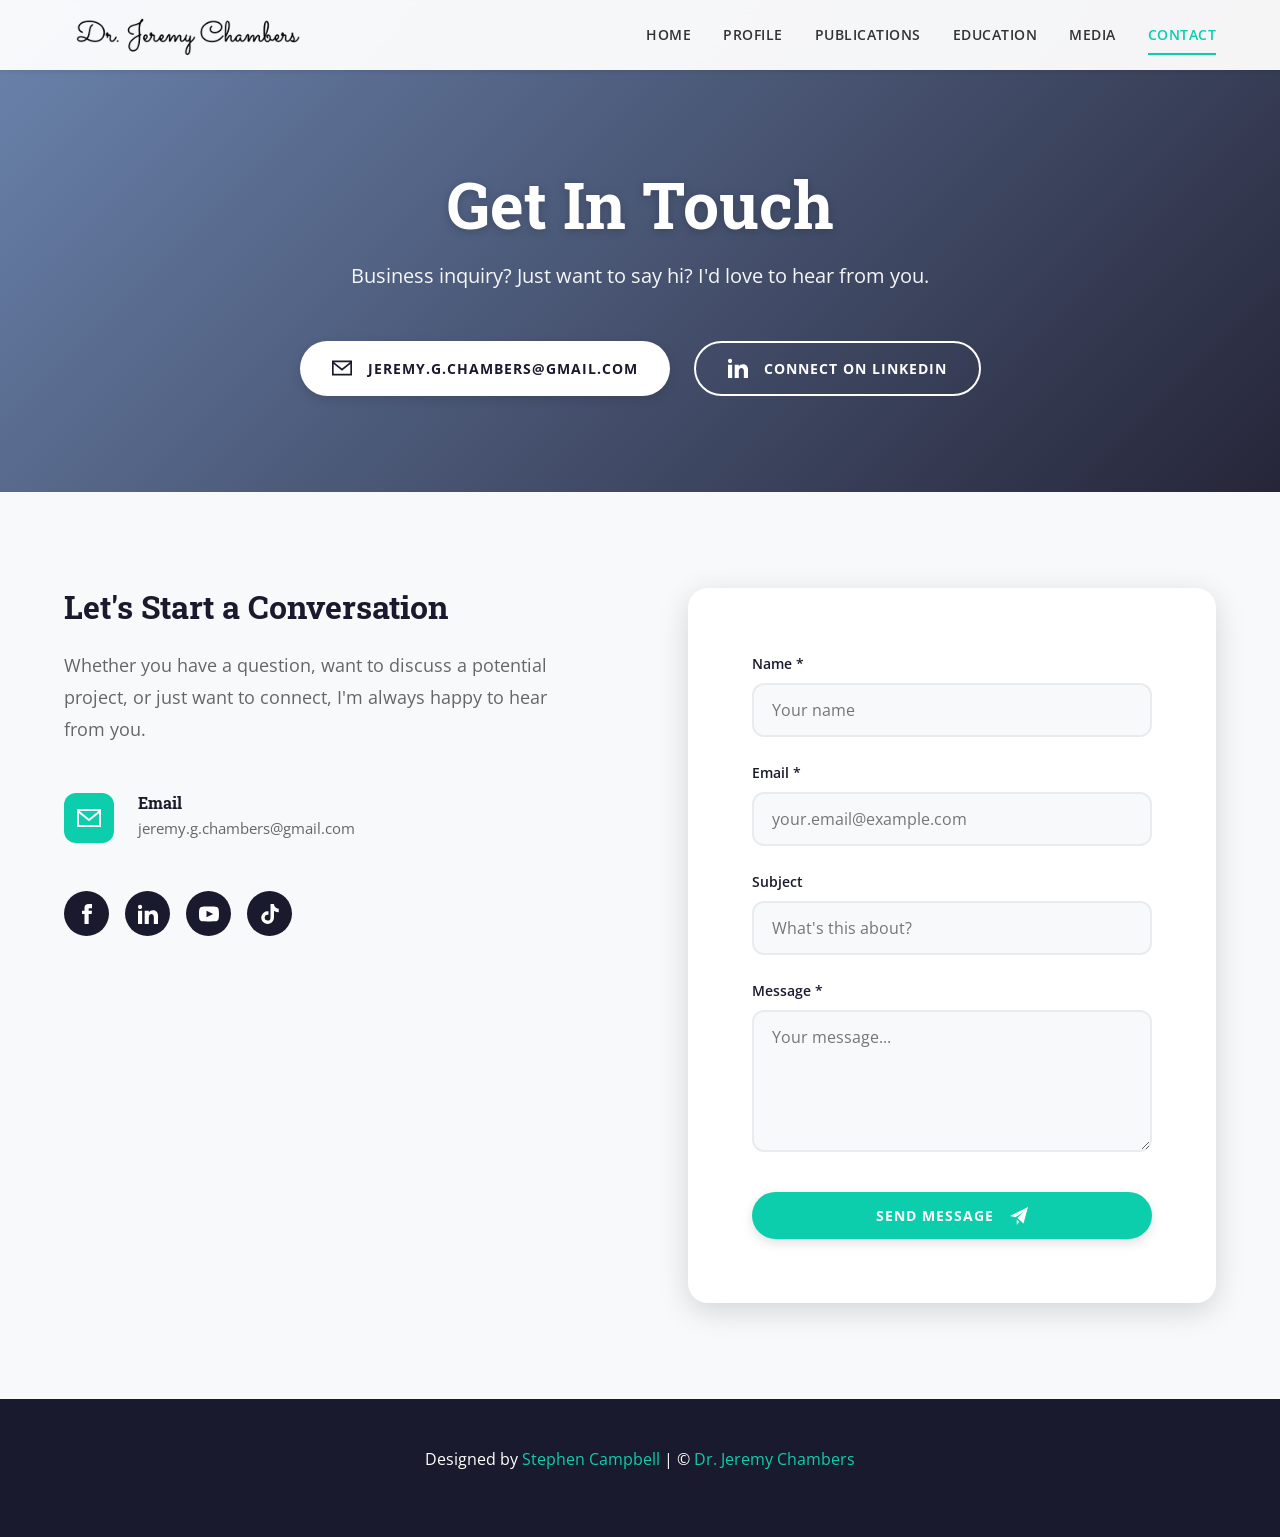
==== contact-us/index.html @ 038dfc98 "Initial commit: Dr. Jeremy Chambers website" ====
<!DOCTYPE html>
<html lang="en-US">
<head>
  <meta charset="UTF-8">
  <meta name="viewport" content="width=device-width, initial-scale=1.0">
  <title>Contact - Dr. Jeremy Chambers</title>
  <meta name="description" content="Get in touch with Dr. Jeremy Chambers for business inquiries, collaborations, or just to say hello.">
  
  <!-- Favicon -->
  <link rel="icon" href="/wp-content/uploads/2020/03/cropped-mortarboard-32x32.png" sizes="32x32">
  
  <!-- Fonts -->
  <link rel="preconnect" href="https://fonts.googleapis.com">
  <link rel="preconnect" href="https://fonts.gstatic.com" crossorigin>
  <link href="https://fonts.googleapis.com/css2?family=Open+Sans:wght@300;400;600;700;800&family=Roboto+Slab:wght@400;600;700;800&display=swap" rel="stylesheet">
  
  <!-- Styles -->
  <link rel="stylesheet" href="/css/main.css">
  <link rel="stylesheet" href="/css/contact.css">
</head>
<body>
  
  <!-- Header -->
  <header class="header">
    <div class="container">
      <div class="header-inner">
        <a href="/" class="logo">
          <img src="/wp-content/uploads/2020/03/Dr-Jeremy-Chambers-3.png" alt="Dr. Jeremy Chambers">
        </a>
        <nav class="nav" id="nav">
          <a href="/">Home</a>
          <a href="/profile/">Profile</a>
          <a href="/publications/">Publications</a>
          <a href="/education/">Education</a>
          <a href="/media/">Media</a>
          <a href="/contact-us/" class="active">Contact</a>
        </nav>
        <button class="menu-toggle" onclick="document.getElementById('nav').classList.toggle('active')">
          <span></span>
          <span></span>
          <span></span>
        </button>
      </div>
    </div>
  </header>
  
  <!-- Contact Hero -->
  <section class="contact-hero">
    <div class="container">
      <div class="contact-hero-content">
        <h1>Get In Touch</h1>
        <p class="lead">Business inquiry? Just want to say hi? I'd love to hear from you.</p>
        
        <div class="contact-buttons">
          <a href="mailto:jeremy.g.chambers@gmail.com" class="btn btn-white">
            <svg xmlns="http://www.w3.org/2000/svg" width="20" height="20" viewBox="0 0 24 24" fill="currentColor"><path d="M0 3v18h24v-18h-24zm21.518 2l-9.518 7.713-9.518-7.713h19.036zm-19.518 14v-11.817l10 8.104 10-8.104v11.817h-20z"/></svg>
            jeremy.g.chambers@gmail.com
          </a>
          <a href="https://www.linkedin.com/in/dr-jeremy-chambers-cmgr-fcmi-7a01b68a/" target="_blank" class="btn btn-outline-white">
            <svg xmlns="http://www.w3.org/2000/svg" width="20" height="20" viewBox="0 0 24 24" fill="currentColor"><path d="M4.98 3.5c0 1.381-1.11 2.5-2.48 2.5s-2.48-1.119-2.48-2.5c0-1.38 1.11-2.5 2.48-2.5s2.48 1.12 2.48 2.5zm.02 4.5h-5v16h5v-16zm7.982 0h-4.968v16h4.969v-8.399c0-4.67 6.029-5.052 6.029 0v8.399h4.988v-10.131c0-7.88-8.922-7.593-11.018-3.714v-2.155z"/></svg>
            Connect on LinkedIn
          </a>
        </div>
      </div>
    </div>
  </section>
  
  <!-- Contact Form Section -->
  <section class="contact-form-section">
    <div class="container">
      <div class="contact-grid">
        <div class="contact-info">
          <h2>Let's Start a Conversation</h2>
          <p>Whether you have a question, want to discuss a potential project, or just want to connect, I'm always happy to hear from you.</p>
          
          <div class="contact-details">
            <div class="contact-detail">
              <div class="contact-icon">
                <svg xmlns="http://www.w3.org/2000/svg" width="24" height="24" viewBox="0 0 24 24" fill="currentColor"><path d="M0 3v18h24v-18h-24zm21.518 2l-9.518 7.713-9.518-7.713h19.036zm-19.518 14v-11.817l10 8.104 10-8.104v11.817h-20z"/></svg>
              </div>
              <div>
                <h4>Email</h4>
                <a href="mailto:jeremy.g.chambers@gmail.com">jeremy.g.chambers@gmail.com</a>
              </div>
            </div>
            
          </div>
          
          <div class="social-links">
            <a href="https://www.facebook.com/jeremy.chambers.39" target="_blank" class="social-link" title="Facebook">
              <svg xmlns="http://www.w3.org/2000/svg" width="20" height="20" viewBox="0 0 24 24" fill="currentColor"><path d="M9 8h-3v4h3v12h5v-12h3.642l.358-4h-4v-1.667c0-.955.192-1.333 1.115-1.333h2.885v-5h-3.808c-3.596 0-5.192 1.583-5.192 4.615v3.385z"/></svg>
            </a>
            <a href="https://www.linkedin.com/in/dr-jeremy-chambers-cmgr-fcmi-7a01b68a/" target="_blank" class="social-link" title="LinkedIn">
              <svg xmlns="http://www.w3.org/2000/svg" width="20" height="20" viewBox="0 0 24 24" fill="currentColor"><path d="M4.98 3.5c0 1.381-1.11 2.5-2.48 2.5s-2.48-1.119-2.48-2.5c0-1.38 1.11-2.5 2.48-2.5s2.48 1.12 2.48 2.5zm.02 4.5h-5v16h5v-16zm7.982 0h-4.968v16h4.969v-8.399c0-4.67 6.029-5.052 6.029 0v8.399h4.988v-10.131c0-7.88-8.922-7.593-11.018-3.714v-2.155z"/></svg>
            </a>
            <a href="https://www.youtube.com/@Dr.JayCee" target="_blank" class="social-link" title="YouTube">
              <svg xmlns="http://www.w3.org/2000/svg" width="20" height="20" viewBox="0 0 24 24" fill="currentColor"><path d="M19.615 3.184c-3.604-.246-11.631-.245-15.23 0-3.897.266-4.356 2.62-4.385 8.816.029 6.185.484 8.549 4.385 8.816 3.6.245 11.626.246 15.23 0 3.897-.266 4.356-2.62 4.385-8.816-.029-6.185-.484-8.549-4.385-8.816zm-10.615 12.816v-8l8 3.993-8 4.007z"/></svg>
            </a>
            <a href="https://www.tiktok.com/@dr.jc8" target="_blank" class="social-link" title="TikTok">
              <svg xmlns="http://www.w3.org/2000/svg" width="20" height="20" viewBox="0 0 448 512" fill="currentColor"><path d="M448 209.9a210.1 210.1 0 0 1 -122.8-39.3V349.4A162.6 162.6 0 1 1 185 188.3V278.2a74.6 74.6 0 1 0 52.2 71.2V0l88 0a121.2 121.2 0 0 0 1.9 22.2h0A122.2 122.2 0 0 0 381 102.4a121.4 121.4 0 0 0 67 20.1z"/></svg>
            </a>
          </div>
        </div>
        
        <div class="contact-form-wrapper">
          <form class="contact-form" id="contactForm">
            <div class="form-group">
              <label for="name">Name *</label>
              <input type="text" id="name" name="name" required placeholder="Your name">
            </div>
            <div class="form-group">
              <label for="email">Email *</label>
              <input type="email" id="email" name="email" required placeholder="your.email@example.com">
            </div>
            <div class="form-group">
              <label for="subject">Subject</label>
              <input type="text" id="subject" name="subject" placeholder="What's this about?">
            </div>
            <div class="form-group">
              <label for="message">Message *</label>
              <textarea id="message" name="message" rows="5" required placeholder="Your message..."></textarea>
            </div>
            <button type="submit" class="btn btn-primary btn-full">
              Send Message
              <svg xmlns="http://www.w3.org/2000/svg" width="18" height="18" viewBox="0 0 24 24" fill="currentColor"><path d="M24 0l-6 22-8.129-7.239 7.802-8.234-10.458 7.227-7.215-1.754 24-12zm-15 16.668v7.332l3.258-4.431-3.258-2.901z"/></svg>
            </button>
          </form>
        </div>
      </div>
    </div>
  </section>
  
  <!-- Footer -->
  <footer class="footer">
    <div class="container">
      <p>Designed by <a href="https://stepocampbell.github.io/" target="_blank">Stephen Campbell</a> | © <a href="/">Dr. Jeremy Chambers</a></p>
    </div>
  </footer>

  <script>
    // Form submission handler (would need backend to actually send)
    document.getElementById('contactForm').addEventListener('submit', function(e) {
      e.preventDefault();
      const formData = new FormData(this);
      const name = formData.get('name');
      const email = formData.get('email');
      const subject = formData.get('subject') || 'Contact Form Submission';
      const message = formData.get('message');
      
      // Open email client as fallback
      const mailtoLink = `mailto:jeremy.g.chambers@gmail.com?subject=${encodeURIComponent(subject)}&body=${encodeURIComponent(`From: ${name}\nEmail: ${email}\n\n${message}`)}`;
      window.location.href = mailtoLink;
    });
  </script>
</body>
</html>
---- css/main.css ----
/* =====================================================
   DR. JEREMY CHAMBERS - MAIN STYLESHEET
   Clean, modern design system
   ===================================================== */

/* ----- CSS Variables (Design Tokens) ----- */
:root {
  /* Colors */
  --teal: #0ccead;
  --teal-dark: #0ab89a;
  --teal-light: #4dd9c0;
  --blue-accent: #5b77a5;
  --blue-dark: #45607f;
  --dark: #1a1a2e;
  --dark-lighter: #2d2d44;
  --text: #333333;
  --text-light: #666666;
  --text-muted: #999999;
  --white: #ffffff;
  --gray-50: #f8f9fa;
  --gray-100: #f1f3f5;
  --gray-200: #e9ecef;
  --gray-300: #dee2e6;

  /* Shadows */
  --shadow-sm: 0 2px 4px rgba(0, 0, 0, 0.08);
  --shadow-md: 0 4px 12px rgba(0, 0, 0, 0.12);
  --shadow-lg: 0 8px 30px rgba(0, 0, 0, 0.15);
  --shadow-xl: 0 20px 50px rgba(0, 0, 0, 0.2);

  /* Border Radius */
  --radius-sm: 6px;
  --radius-md: 12px;
  --radius-lg: 20px;
  --radius-full: 9999px;

  /* Transitions */
  --transition-fast: 0.15s ease;
  --transition: 0.3s cubic-bezier(0.4, 0, 0.2, 1);
  --transition-slow: 0.5s cubic-bezier(0.4, 0, 0.2, 1);

  /* Typography */
  --font-sans: 'Open Sans', -apple-system, BlinkMacSystemFont, sans-serif;
  --font-serif: 'Roboto Slab', Georgia, serif;
  --font-display: 'Playfair Display', Georgia, serif;

  /* Spacing */
  --space-xs: 0.5rem;
  --space-sm: 1rem;
  --space-md: 1.5rem;
  --space-lg: 2rem;
  --space-xl: 3rem;
  --space-2xl: 4rem;
  --space-3xl: 6rem;

  /* Container */
  --container-max: 1200px;
  --container-narrow: 900px;
}

/* ----- CSS Reset ----- */
*, *::before, *::after {
  margin: 0;
  padding: 0;
  box-sizing: border-box;
}

html {
  scroll-behavior: smooth;
  font-size: 16px;
}

body {
  font-family: var(--font-sans);
  color: var(--text);
  line-height: 1.6;
  background: var(--white);
  -webkit-font-smoothing: antialiased;
  -moz-osx-font-smoothing: grayscale;
  overflow-x: hidden;
}

img {
  max-width: 100%;
  height: auto;
  display: block;
}

a {
  color: inherit;
  text-decoration: none;
  transition: var(--transition);
}

ul, ol {
  list-style: none;
}

button {
  font-family: inherit;
  cursor: pointer;
  border: none;
  background: none;
}

/* ----- Typography ----- */
h1, h2, h3, h4, h5, h6 {
  font-family: var(--font-serif);
  color: var(--dark);
  line-height: 1.2;
  font-weight: 700;
}

h1 { font-size: clamp(2.5rem, 5vw, 4rem); }
h2 { font-size: clamp(2rem, 4vw, 3rem); }
h3 { font-size: clamp(1.5rem, 3vw, 2rem); }
h4 { font-size: clamp(1.25rem, 2vw, 1.5rem); }

p {
  margin-bottom: 1rem;
}

.lead {
  font-size: 1.25rem;
  line-height: 1.7;
  color: var(--text-light);
}

/* ----- Layout ----- */
.container {
  width: 100%;
  max-width: var(--container-max);
  margin: 0 auto;
  padding: 0 var(--space-md);
}

.container-narrow {
  max-width: var(--container-narrow);
}

.section {
  padding: var(--space-3xl) 0;
}

.section-sm {
  padding: var(--space-2xl) 0;
}

/* ----- Header ----- */
.header {
  position: fixed;
  top: 0;
  left: 0;
  right: 0;
  z-index: 1000;
  background: rgba(255, 255, 255, 0.95);
  backdrop-filter: blur(10px);
  -webkit-backdrop-filter: blur(10px);
  box-shadow: var(--shadow-sm);
  transition: var(--transition);
}

.header-inner {
  display: flex;
  align-items: center;
  justify-content: space-between;
  height: 70px;
}

.logo img {
  height: 40px;
  width: auto;
}

.nav {
  display: flex;
  align-items: center;
  gap: var(--space-lg);
}

.nav a {
  font-size: 0.9rem;
  font-weight: 600;
  color: var(--text);
  text-transform: uppercase;
  letter-spacing: 0.5px;
  padding: var(--space-xs) 0;
  position: relative;
}

.nav a::after {
  content: '';
  position: absolute;
  bottom: 0;
  left: 0;
  width: 0;
  height: 2px;
  background: var(--teal);
  transition: var(--transition);
}

.nav a:hover::after,
.nav a.active::after {
  width: 100%;
}

.nav a:hover,
.nav a.active {
  color: var(--teal);
}

/* Mobile Menu Button */
.menu-toggle {
  display: none;
  flex-direction: column;
  gap: 5px;
  padding: 10px;
  cursor: pointer;
}

.menu-toggle span {
  width: 25px;
  height: 2px;
  background: var(--dark);
  transition: var(--transition);
}

/* ----- Buttons ----- */
.btn {
  display: inline-flex;
  align-items: center;
  justify-content: center;
  gap: var(--space-xs);
  padding: 14px 32px;
  font-size: 0.9rem;
  font-weight: 700;
  text-transform: uppercase;
  letter-spacing: 1px;
  border-radius: var(--radius-full);
  transition: var(--transition);
  cursor: pointer;
}

.btn-primary {
  background: var(--teal);
  color: var(--white);
  box-shadow: var(--shadow-md);
}

.btn-primary:hover {
  background: var(--teal-dark);
  transform: translateY(-2px);
  box-shadow: var(--shadow-lg);
}

.btn-secondary {
  background: var(--blue-accent);
  color: var(--white);
  box-shadow: var(--shadow-md);
}

.btn-secondary:hover {
  background: var(--blue-dark);
  transform: translateY(-2px);
  box-shadow: var(--shadow-lg);
}

.btn-outline {
  background: transparent;
  color: var(--teal);
  border: 2px solid var(--teal);
}

.btn-outline:hover {
  background: var(--teal);
  color: var(--white);
}

.btn-white {
  background: var(--white);
  color: var(--dark);
  box-shadow: var(--shadow-md);
}

.btn-white:hover {
  transform: translateY(-2px);
  box-shadow: var(--shadow-lg);
}

/* ----- Cards ----- */
.card {
  background: var(--white);
  border-radius: var(--radius-lg);
  overflow: hidden;
  box-shadow: var(--shadow-md);
  transition: var(--transition);
}

.card:hover {
  transform: translateY(-8px);
  box-shadow: var(--shadow-xl);
}

.card-image {
  position: relative;
  overflow: hidden;
  height: 250px;
}

.card-image img {
  width: 100%;
  height: 100%;
  object-fit: cover;
  transition: var(--transition-slow);
}

.card:hover .card-image img {
  transform: scale(1.1);
}

.card-body {
  padding: var(--space-lg);
}

.card-title {
  font-size: 1.25rem;
  margin-bottom: var(--space-sm);
}

.card-title a:hover {
  color: var(--teal);
}

/* ----- Section Titles ----- */
.section-title {
  text-align: center;
  margin-bottom: var(--space-xl);
}

.section-title h2 {
  margin-bottom: var(--space-sm);
  position: relative;
  display: inline-block;
}

.section-title h2::after {
  content: '';
  position: absolute;
  bottom: -10px;
  left: 50%;
  transform: translateX(-50%);
  width: 80px;
  height: 4px;
  background: linear-gradient(90deg, var(--teal), var(--blue-accent));
  border-radius: 2px;
}

.section-title p {
  color: var(--text-light);
  font-size: 1.1rem;
  max-width: 600px;
  margin: var(--space-md) auto 0;
}

/* ----- Badges ----- */
.badge {
  display: inline-block;
  padding: 6px 16px;
  font-size: 0.75rem;
  font-weight: 700;
  text-transform: uppercase;
  letter-spacing: 1px;
  border-radius: var(--radius-full);
}

.badge-teal {
  background: var(--teal);
  color: var(--white);
}

.badge-blue {
  background: var(--blue-accent);
  color: var(--white);
}

/* ----- Footer ----- */
.footer {
  background: var(--dark);
  color: var(--white);
  padding: var(--space-xl) 0;
  text-align: center;
}

.footer a {
  color: var(--teal);
}

.footer a:hover {
  color: var(--teal-light);
}

/* ----- Utilities ----- */
.text-center { text-align: center; }
.text-left { text-align: left; }
.text-right { text-align: right; }

.text-white { color: var(--white); }
.text-teal { color: var(--teal); }
.text-muted { color: var(--text-muted); }

.bg-dark { background: var(--dark); }
.bg-blue { background: var(--blue-accent); }
.bg-gray { background: var(--gray-50); }
.bg-white { background: var(--white); }

.mt-sm { margin-top: var(--space-sm); }
.mt-md { margin-top: var(--space-md); }
.mt-lg { margin-top: var(--space-lg); }
.mt-xl { margin-top: var(--space-xl); }

.mb-sm { margin-bottom: var(--space-sm); }
.mb-md { margin-bottom: var(--space-md); }
.mb-lg { margin-bottom: var(--space-lg); }
.mb-xl { margin-bottom: var(--space-xl); }

/* ----- Grid ----- */
.grid {
  display: grid;
  gap: var(--space-lg);
}

.grid-2 { grid-template-columns: repeat(2, 1fr); }
.grid-3 { grid-template-columns: repeat(3, 1fr); }
.grid-4 { grid-template-columns: repeat(4, 1fr); }

.grid-auto {
  grid-template-columns: repeat(auto-fit, minmax(280px, 1fr));
}

/* ----- Flex ----- */
.flex { display: flex; }
.flex-wrap { flex-wrap: wrap; }
.items-center { align-items: center; }
.justify-center { justify-content: center; }
.justify-between { justify-content: space-between; }
.gap-sm { gap: var(--space-sm); }
.gap-md { gap: var(--space-md); }
.gap-lg { gap: var(--space-lg); }

/* =====================================================
   RESPONSIVE DESIGN
   ===================================================== */

@media (max-width: 1024px) {
  .grid-4 { grid-template-columns: repeat(2, 1fr); }
  .grid-3 { grid-template-columns: repeat(2, 1fr); }
}

/* Desktop Navigation - Always visible above 768px */
@media (min-width: 769px) {
  .header .nav {
    display: flex !important;
    visibility: visible !important;
    opacity: 1 !important;
    position: static !important;
    flex-direction: row !important;
    background: transparent !important;
    box-shadow: none !important;
    padding: 0 !important;
    gap: var(--space-lg);
  }
  
  .header .menu-toggle {
    display: none !important;
    visibility: hidden !important;
  }
}

@media (max-width: 768px) {
  :root {
    --space-3xl: 4rem;
    --space-2xl: 3rem;
  }

  .nav {
    display: none;
    position: absolute;
    top: 100%;
    left: 0;
    right: 0;
    background: var(--white);
    flex-direction: column;
    padding: var(--space-md);
    box-shadow: var(--shadow-lg);
    gap: 0;
  }

  .nav.active {
    display: flex;
  }

  .nav a {
    padding: var(--space-sm);
    border-bottom: 1px solid var(--gray-200);
    width: 100%;
    text-align: center;
  }

  .nav a::after {
    display: none;
  }

  .menu-toggle {
    display: flex;
  }

  .grid-2,
  .grid-3,
  .grid-4 {
    grid-template-columns: 1fr;
  }
}

@media (max-width: 480px) {
  :root {
    --space-3xl: 3rem;
    --space-2xl: 2rem;
  }

  .btn {
    width: 100%;
    padding: 12px 24px;
  }
}
---- css/contact.css ----
/* =====================================================
   CONTACT PAGE STYLES
   ===================================================== */

/* ----- Contact Hero ----- */
.contact-hero {
  padding: calc(70px + var(--space-3xl)) 0 var(--space-3xl);
  background: url('/wp-content/uploads/2020/04/Jamaica-Japan-2-scaled.jpg') center/cover no-repeat;
  position: relative;
  text-align: center;
}

.contact-hero::before {
  content: '';
  position: absolute;
  top: 0;
  left: 0;
  right: 0;
  bottom: 0;
  background: linear-gradient(135deg, rgba(91, 119, 165, 0.9) 0%, rgba(26, 26, 46, 0.95) 100%);
}

.contact-hero-content {
  position: relative;
  z-index: 2;
  max-width: 700px;
  margin: 0 auto;
}

.contact-hero h1 {
  color: var(--white);
  font-size: clamp(2.5rem, 5vw, 4rem);
  margin-bottom: var(--space-sm);
  text-shadow: 0 2px 10px rgba(0,0,0,0.2);
}

.contact-hero .lead {
  color: rgba(255, 255, 255, 0.95);
  font-size: 1.25rem;
  margin-bottom: var(--space-xl);
}

.contact-buttons {
  display: flex;
  justify-content: center;
  gap: var(--space-md);
  flex-wrap: wrap;
}

.contact-buttons .btn {
  display: inline-flex;
  align-items: center;
  gap: var(--space-sm);
}

.btn-outline-white {
  background: transparent;
  color: var(--white);
  border: 2px solid var(--white);
}

.btn-outline-white:hover {
  background: var(--white);
  color: var(--dark);
}

/* ----- Contact Form Section ----- */
.contact-form-section {
  padding: var(--space-3xl) 0;
  background: var(--gray-50);
}

.contact-grid {
  display: grid;
  grid-template-columns: 1fr 1fr;
  gap: var(--space-3xl);
  align-items: start;
}

/* ----- Contact Info ----- */
.contact-info h2 {
  font-size: 2rem;
  margin-bottom: var(--space-md);
}

.contact-info > p {
  color: var(--text-light);
  font-size: 1.1rem;
  line-height: 1.8;
  margin-bottom: var(--space-xl);
}

.contact-details {
  margin-bottom: var(--space-xl);
}

.contact-detail {
  display: flex;
  gap: var(--space-md);
  margin-bottom: var(--space-lg);
}

.contact-icon {
  display: flex;
  align-items: center;
  justify-content: center;
  width: 50px;
  height: 50px;
  background: var(--teal);
  color: var(--white);
  border-radius: var(--radius-md);
  flex-shrink: 0;
}

.contact-detail h4 {
  font-size: 1rem;
  font-weight: 700;
  margin-bottom: 4px;
  color: var(--dark);
}

.contact-detail a,
.contact-detail p {
  color: var(--text-light);
  font-size: 0.95rem;
  margin: 0;
}

.contact-detail a:hover {
  color: var(--teal);
}

/* Social Links */
.contact-info .social-links {
  display: flex;
  gap: var(--space-sm);
}

.contact-info .social-link {
  display: flex;
  align-items: center;
  justify-content: center;
  width: 45px;
  height: 45px;
  background: var(--dark);
  color: var(--white);
  border-radius: 50%;
  transition: var(--transition);
}

.contact-info .social-link:hover {
  background: var(--teal);
  transform: translateY(-3px);
}

/* ----- Contact Form ----- */
.contact-form-wrapper {
  background: var(--white);
  padding: var(--space-2xl);
  border-radius: var(--radius-lg);
  box-shadow: var(--shadow-lg);
}

.contact-form {
  display: flex;
  flex-direction: column;
  gap: var(--space-md);
}

.form-group {
  display: flex;
  flex-direction: column;
  gap: var(--space-xs);
}

.form-group label {
  font-weight: 600;
  font-size: 0.9rem;
  color: var(--dark);
}

.form-group input,
.form-group textarea {
  padding: 14px 18px;
  border: 2px solid var(--gray-200);
  border-radius: var(--radius-md);
  font-family: inherit;
  font-size: 1rem;
  transition: var(--transition);
  background: var(--gray-50);
}

.form-group input:focus,
.form-group textarea:focus {
  outline: none;
  border-color: var(--teal);
  background: var(--white);
  box-shadow: 0 0 0 4px rgba(12, 206, 173, 0.1);
}

.form-group textarea {
  resize: vertical;
  min-height: 120px;
}

.btn-full {
  width: 100%;
}

.contact-form .btn {
  margin-top: var(--space-sm);
  display: inline-flex;
  align-items: center;
  justify-content: center;
  gap: var(--space-sm);
}

/* ----- Responsive ----- */
@media (max-width: 768px) {
  .contact-hero {
    padding: calc(70px + var(--space-2xl)) 0 var(--space-2xl);
  }

  .contact-buttons {
    flex-direction: column;
  }

  .contact-buttons .btn {
    width: 100%;
    justify-content: center;
  }

  .contact-grid {
    grid-template-columns: 1fr;
    gap: var(--space-2xl);
  }

  .contact-form-wrapper {
    padding: var(--space-lg);
  }
}
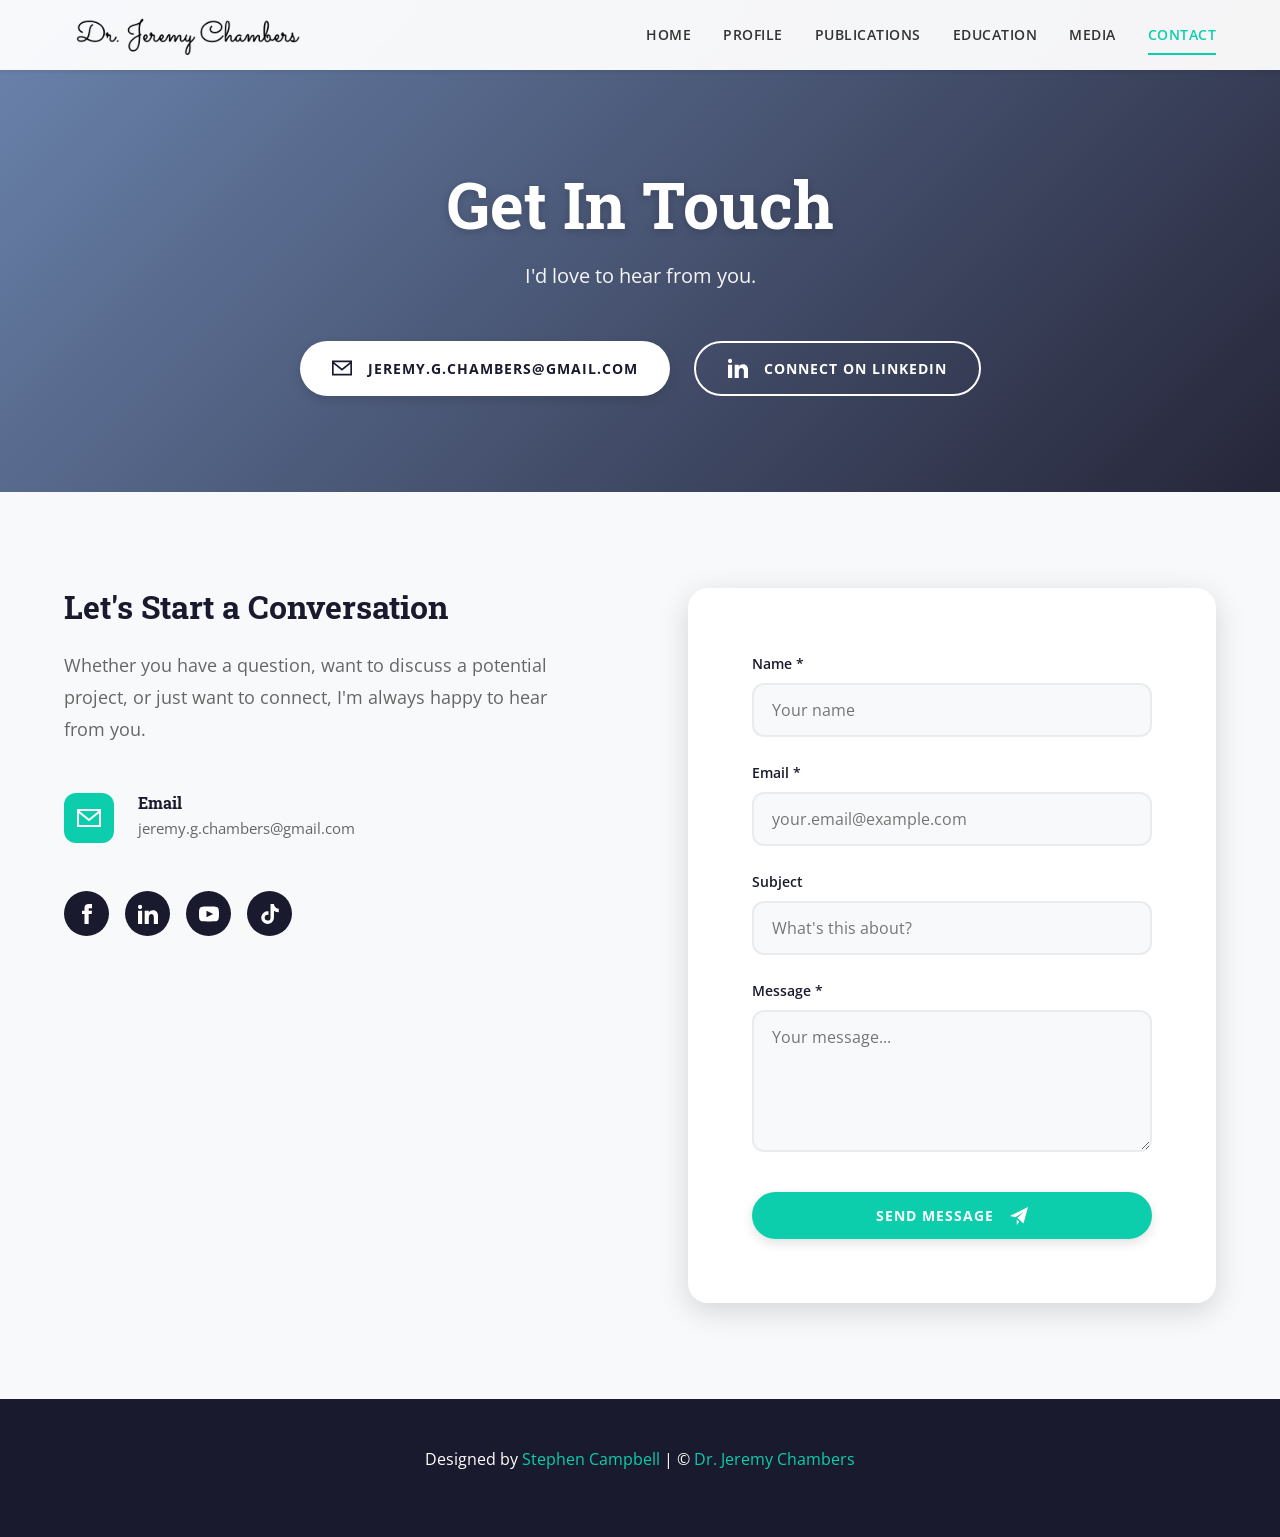
==== commit 157cc1bf: "Simplify contact page hero text" ====
--- a/contact-us/index.html
+++ b/contact-us/index.html
@@ -15,8 +15,8 @@
   <link href="https://fonts.googleapis.com/css2?family=Open+Sans:wght@300;400;600;700;800&family=Roboto+Slab:wght@400;600;700;800&display=swap" rel="stylesheet">
   
   <!-- Styles -->
-  <link rel="stylesheet" href="/css/main.css">
-  <link rel="stylesheet" href="/css/contact.css">
+  <link rel="stylesheet" href="/css/main.css?v=2">
+  <link rel="stylesheet" href="/css/contact.css?v=2">
 </head>
 <body>
   
@@ -49,7 +49,7 @@
     <div class="container">
       <div class="contact-hero-content">
         <h1>Get In Touch</h1>
-        <p class="lead">Business inquiry? Just want to say hi? I'd love to hear from you.</p>
+        <p class="lead">I'd love to hear from you.</p>
         
         <div class="contact-buttons">
           <a href="mailto:jeremy.g.chambers@gmail.com" class="btn btn-white">
--- a/css/main.css
+++ b/css/main.css
@@ -451,13 +451,57 @@
    RESPONSIVE DESIGN
    ===================================================== */
 
-@media (max-width: 1024px) {
+/* Tablet (769px - 1024px) - Use hamburger menu */
+@media (min-width: 769px) and (max-width: 1024px) {
+  :root {
+    --space-3xl: 4rem;
+    --space-2xl: 3rem;
+  }
+  
+  .container {
+    padding: 0 var(--space-lg);
+  }
+  
+  /* Show hamburger menu on all tablets */
+  .header .nav {
+    display: none;
+    position: absolute;
+    top: 100%;
+    left: 0;
+    right: 0;
+    background: var(--white);
+    flex-direction: column;
+    padding: var(--space-md);
+    box-shadow: var(--shadow-lg);
+    gap: 0;
+  }
+
+  .header .nav.active {
+    display: flex;
+  }
+
+  .header .nav a {
+    padding: var(--space-sm);
+    border-bottom: 1px solid var(--gray-200);
+    width: 100%;
+    text-align: center;
+    font-size: 0.9rem;
+  }
+
+  .header .nav a::after {
+    display: none;
+  }
+
+  .header .menu-toggle {
+    display: flex;
+  }
+  
   .grid-4 { grid-template-columns: repeat(2, 1fr); }
   .grid-3 { grid-template-columns: repeat(2, 1fr); }
 }
 
-/* Desktop Navigation - Always visible above 768px */
-@media (min-width: 769px) {
+/* Desktop Navigation - Full size above 1024px */
+@media (min-width: 1025px) {
   .header .nav {
     display: flex !important;
     visibility: visible !important;
@@ -476,6 +520,7 @@
   }
 }
 
+/* Mobile Navigation - Below 768px */
 @media (max-width: 768px) {
   :root {
     --space-3xl: 4rem;
--- a/css/contact.css
+++ b/css/contact.css
@@ -216,9 +216,93 @@
 }
 
 /* ----- Responsive ----- */
+
+/* Tablet (769px - 1024px) */
+@media (min-width: 769px) and (max-width: 1024px) {
+  .contact-hero {
+    padding: calc(70px + var(--space-2xl)) 0 var(--space-2xl);
+  }
+
+  .contact-hero h1 {
+    font-size: 3rem;
+  }
+
+  .contact-hero .lead {
+    font-size: 1.1rem;
+  }
+
+  .contact-buttons .btn {
+    padding: 12px 24px;
+    font-size: 0.85rem;
+  }
+
+  .contact-form-section {
+    padding: var(--space-2xl) 0;
+  }
+
+  .contact-grid {
+    grid-template-columns: 1fr;
+    gap: var(--space-xl);
+  }
+
+  .contact-info {
+    text-align: center;
+  }
+
+  .contact-info h2 {
+    font-size: 1.75rem;
+  }
+
+  .contact-info > p {
+    font-size: 1rem;
+    max-width: 600px;
+    margin-left: auto;
+    margin-right: auto;
+  }
+
+  .contact-details {
+    display: flex;
+    justify-content: center;
+  }
+
+  .contact-info .social-links {
+    justify-content: center;
+  }
+
+  .contact-icon {
+    width: 45px;
+    height: 45px;
+  }
+
+  .contact-detail h4 {
+    font-size: 0.95rem;
+  }
+
+  .contact-detail a,
+  .contact-detail p {
+    font-size: 0.9rem;
+  }
+
+  .contact-form-wrapper {
+    padding: var(--space-xl);
+    max-width: 700px;
+    margin: 0 auto;
+  }
+
+  .form-group input,
+  .form-group textarea {
+    padding: 12px 16px;
+    font-size: 0.95rem;
+  }
+}
+
 @media (max-width: 768px) {
   .contact-hero {
-    padding: calc(70px + var(--space-2xl)) 0 var(--space-2xl);
+    padding: calc(70px + var(--space-xl)) 0 var(--space-xl);
+  }
+
+  .contact-hero h1 {
+    font-size: 2.2rem;
   }
 
   .contact-buttons {
@@ -232,7 +316,7 @@
 
   .contact-grid {
     grid-template-columns: 1fr;
-    gap: var(--space-2xl);
+    gap: var(--space-xl);
   }
 
   .contact-form-wrapper {
